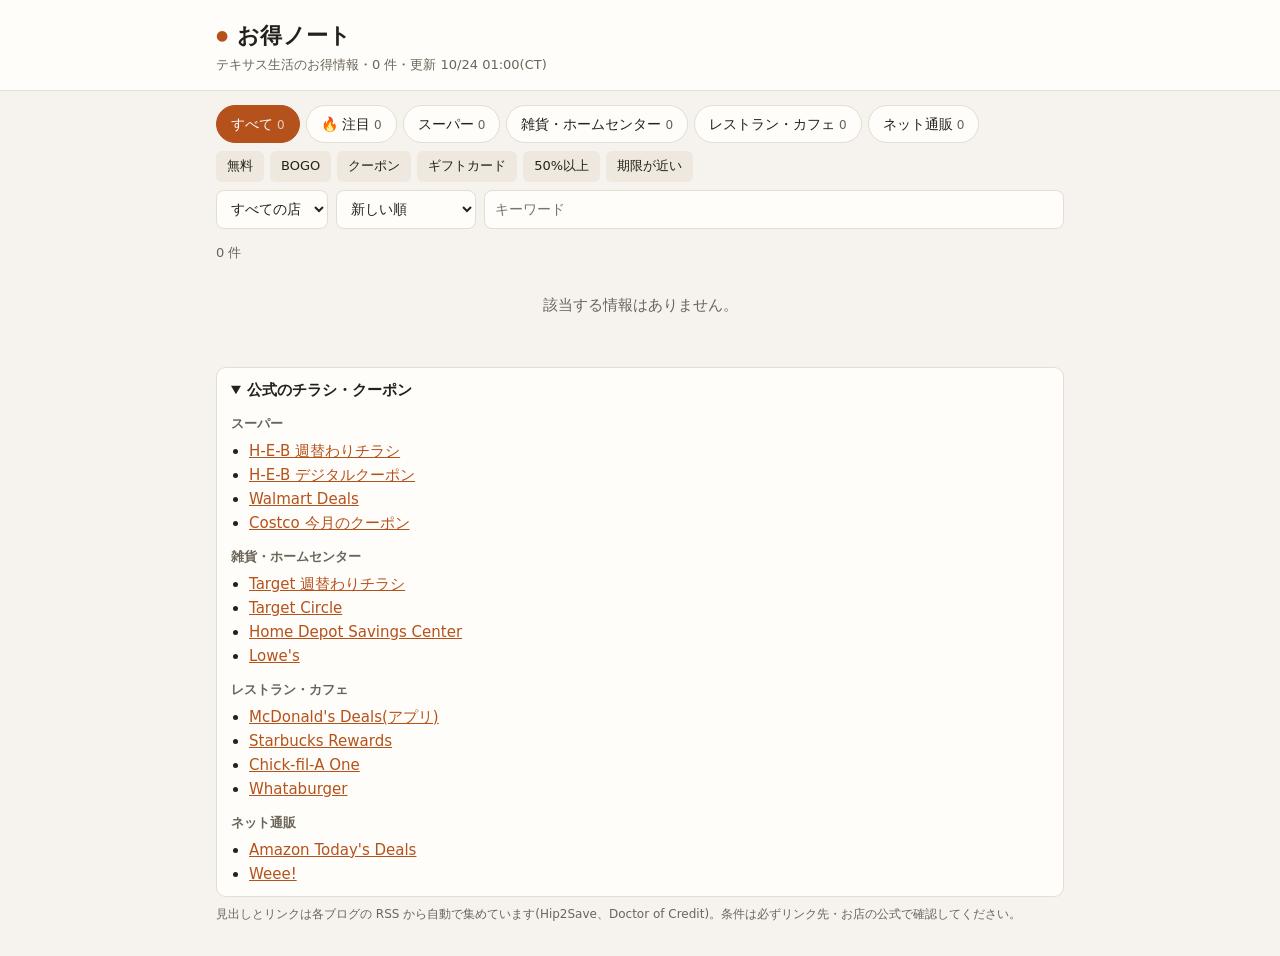
==== public/index.html @ f5696593 "お得ノート:RSS収集・分類・一覧画面・毎朝の通知 Co-Authored-By: Claude Opus 5.5 <noreply@anthropic.com> Claude-Session: ht" ====
<!doctype html>
<html lang="ja">
<head>
<meta charset="utf-8">
<meta name="viewport" content="width=device-width, initial-scale=1">
<meta name="robots" content="noindex, nofollow">
<title>お得ノート</title>
<link rel="stylesheet" href="css/site.css">
</head>
<body>
<header class="top">
  <div class="wrap">
    <h1>お得ノート</h1>
    <p class="meta" id="meta">読み込み中…</p>
  </div>
</header>

<main class="wrap">
  <nav class="tabs" id="tabs" aria-label="カテゴリ"></nav>

  <section class="controls">
    <div class="chips" id="types" aria-label="種類"></div>
    <div class="row">
      <select id="store" aria-label="店"><option value="">すべての店</option></select>
      <select id="sort" aria-label="並び順">
        <option value="new">新しい順</option>
        <option value="pct">割引率の高い順</option>
        <option value="exp">期限の近い順</option>
      </select>
      <input id="q" type="search" placeholder="キーワード" aria-label="キーワード">
    </div>
  </section>

  <p class="count" id="count"></p>
  <ul class="list" id="list"></ul>

  <details class="links" id="links" open>
    <summary>公式のチラシ・クーポン</summary>
    <div id="linkbody"></div>
  </details>
</main>

<footer class="wrap foot">
  見出しとリンクは各ブログの RSS から自動で集めています(Hip2Save、Doctor of Credit)。条件は必ずリンク先・お店の公式で確認してください。
</footer>
<script src="js/app.js"></script>
</body>
</html>
---- public/css/site.css ----
:root {
  --bg: #f6f3ee; --surface: #fffdf9; --line: #e4ddd2; --text: #24211d; --muted: #6b645a;
  --accent: #b5521b; --accent-weak: #f6e3d6; --hot: #c0392b; --ok: #2e7d4f; --chip: #eee8de;
}
@media (prefers-color-scheme: dark) {
  :root:not([data-theme="light"]) {
    --bg: #171513; --surface: #211e1b; --line: #36312b; --text: #ede7de; --muted: #a59d92;
    --accent: #f0915a; --accent-weak: #3a2a20; --hot: #ff7b6b; --ok: #6fcf97; --chip: #2c2824;
  }
}
:root[data-theme="dark"] {
  --bg: #171513; --surface: #211e1b; --line: #36312b; --text: #ede7de; --muted: #a59d92;
  --accent: #f0915a; --accent-weak: #3a2a20; --hot: #ff7b6b; --ok: #6fcf97; --chip: #2c2824;
}
* { box-sizing: border-box; }
body { margin: 0; background: var(--bg); color: var(--text);
  font: 15px/1.6 system-ui, -apple-system, "Segoe UI", "Hiragino Sans", "Yu Gothic UI", sans-serif; }
.wrap { max-width: 880px; margin: 0 auto; padding: 0 16px; }
.top { border-bottom: 1px solid var(--line); background: var(--surface); }
.top h1 { margin: 0; padding-top: 18px; font-size: 22px; letter-spacing: .02em; }
.top h1::before { content: "●"; color: var(--accent); margin-right: 8px; font-size: 14px; vertical-align: 3px; }
.meta { margin: 2px 0 14px; color: var(--muted); font-size: 13px; }

.tabs { display: flex; gap: 6px; overflow-x: auto; padding: 14px 0 8px; scrollbar-width: none; }
.tabs button { flex: none; border: 1px solid var(--line); background: var(--surface); color: var(--text);
  padding: 7px 14px; border-radius: 999px; font: inherit; font-size: 14px; cursor: pointer; }
.tabs button[aria-pressed="true"] { background: var(--accent); border-color: var(--accent); color: #fff; }
.tabs .n { opacity: .7; margin-left: 4px; font-size: 12px; }

.controls { display: grid; gap: 8px; }
.chips { display: flex; flex-wrap: wrap; gap: 6px; }
.chips button { border: 0; background: var(--chip); color: var(--text); padding: 5px 11px;
  border-radius: 6px; font: inherit; font-size: 13px; cursor: pointer; }
.chips button[aria-pressed="true"] { background: var(--accent-weak); color: var(--accent); font-weight: 600; outline: 1px solid var(--accent); }
.row { display: flex; gap: 8px; flex-wrap: wrap; }
.row select, .row input { font: inherit; font-size: 14px; padding: 7px 10px; border-radius: 8px;
  border: 1px solid var(--line); background: var(--surface); color: var(--text); }
.row input { flex: 1; min-width: 140px; }

.count { color: var(--muted); font-size: 13px; margin: 14px 0 6px; }
.list { list-style: none; margin: 0; padding: 0; display: grid; gap: 8px; }
.card { background: var(--surface); border: 1px solid var(--line); border-radius: 10px; padding: 11px 14px; }
.card.hot { border-left: 4px solid var(--hot); }
.card a { color: var(--text); text-decoration: none; font-weight: 600; }
.card a:hover { color: var(--accent); text-decoration: underline; }
.card .sub { display: flex; flex-wrap: wrap; gap: 6px 10px; align-items: center; margin-top: 5px; font-size: 12.5px; color: var(--muted); }
.store { font-weight: 700; color: var(--text); }
.tag { padding: 1px 7px; border-radius: 4px; background: var(--chip); color: var(--text); font-size: 12px; }
.tag.free { background: var(--hot); color: #fff; }
.tag.pct { background: var(--accent-weak); color: var(--accent); font-weight: 700; }
.tag.exp { background: transparent; outline: 1px solid var(--line); }
.tag.exp.soon { outline-color: var(--hot); color: var(--hot); font-weight: 600; }
.new { color: var(--ok); font-weight: 700; }
.empty { color: var(--muted); padding: 24px 0; text-align: center; }

.links { margin: 26px 0 8px; background: var(--surface); border: 1px solid var(--line); border-radius: 10px; padding: 10px 14px; }
.links summary { cursor: pointer; font-weight: 700; }
.links h3 { font-size: 13px; color: var(--muted); margin: 12px 0 4px; }
.links ul { margin: 0; padding-left: 18px; }
.links a { color: var(--accent); }
.foot { color: var(--muted); font-size: 12px; padding-bottom: 32px; }
@media (max-width: 480px) { body { font-size: 14px; } .row select { flex: 1; } }
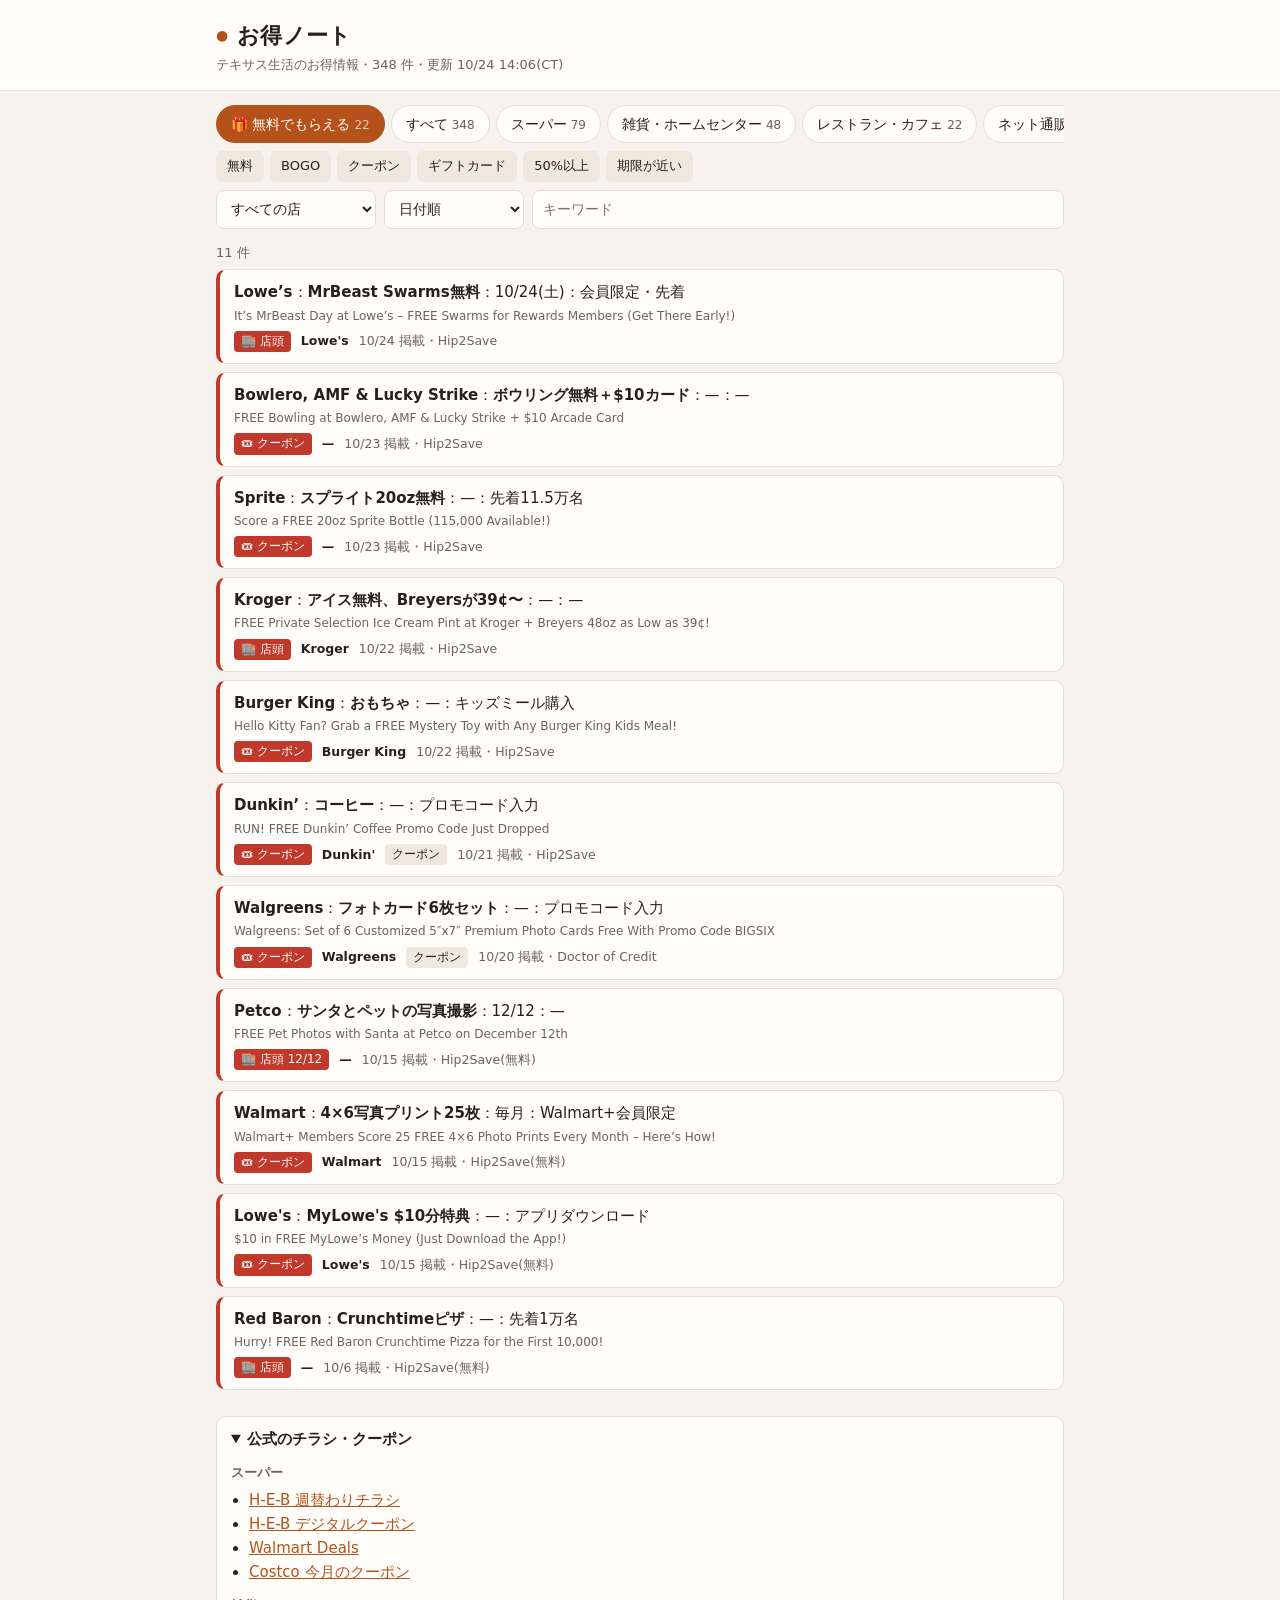
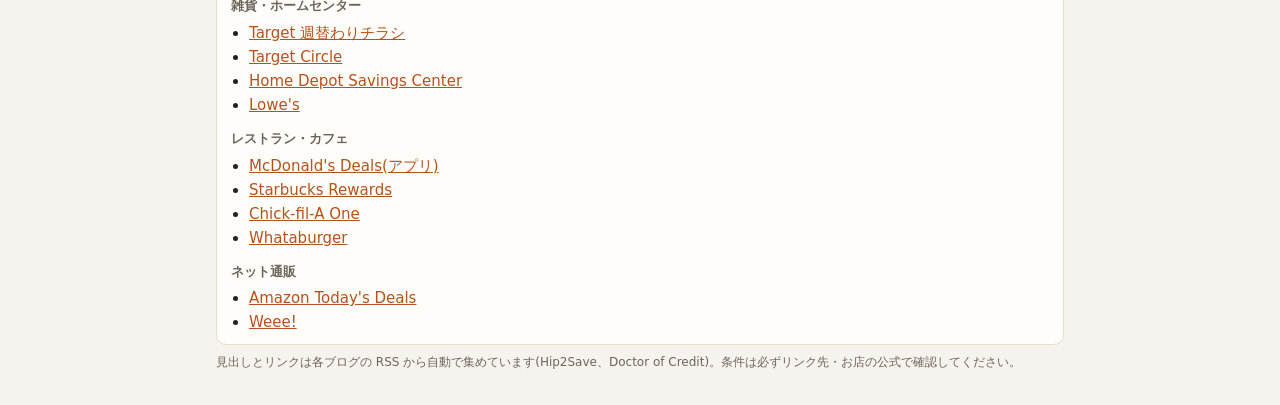
==== commit b31409ac: "日付順(サイトの既定・通知メール)とサムネイル表示を追加 Co-Authored-By: Claude Opus 5.5 <noreply@anthropic.com> Claude-Session:" ====
--- a/public/index.html
+++ b/public/index.html
@@ -23,6 +23,7 @@
     <div class="row">
       <select id="store" aria-label="店"><option value="">すべての店</option></select>
       <select id="sort" aria-label="並び順">
+        <option value="date">日付順</option>
         <option value="new">新しい順</option>
         <option value="pct">割引率の高い順</option>
         <option value="exp">期限の近い順</option>
--- a/public/css/site.css
+++ b/public/css/site.css
@@ -60,3 +60,13 @@
 .links a { color: var(--accent); }
 .foot { color: var(--muted); font-size: 12px; padding-bottom: 32px; }
 @media (max-width: 480px) { body { font-size: 14px; } .row select { flex: 1; } }
+.card .orig { font-size: 12px; color: var(--muted); margin-top: 2px; }
+.sumline { font-size: 15px; line-height: 1.55; }
+.sumline b { font-weight: 700; }
+.sumline a { font-weight: 600; }
+.sumline .today { color: var(--hot); font-weight: 700; }
+.card.has-thumb { display: grid; grid-template-columns: 88px 1fr; gap: 12px; align-items: start; }
+.card .thumb { display: block; width: 88px; aspect-ratio: 306 / 182; border-radius: 6px; overflow: hidden; background: var(--chip); }
+.card .thumb img { width: 100%; height: 100%; object-fit: cover; display: block; }
+.card .body { min-width: 0; }
+@media (min-width: 640px) { .card.has-thumb { grid-template-columns: 120px 1fr; } .card .thumb { width: 120px; } }
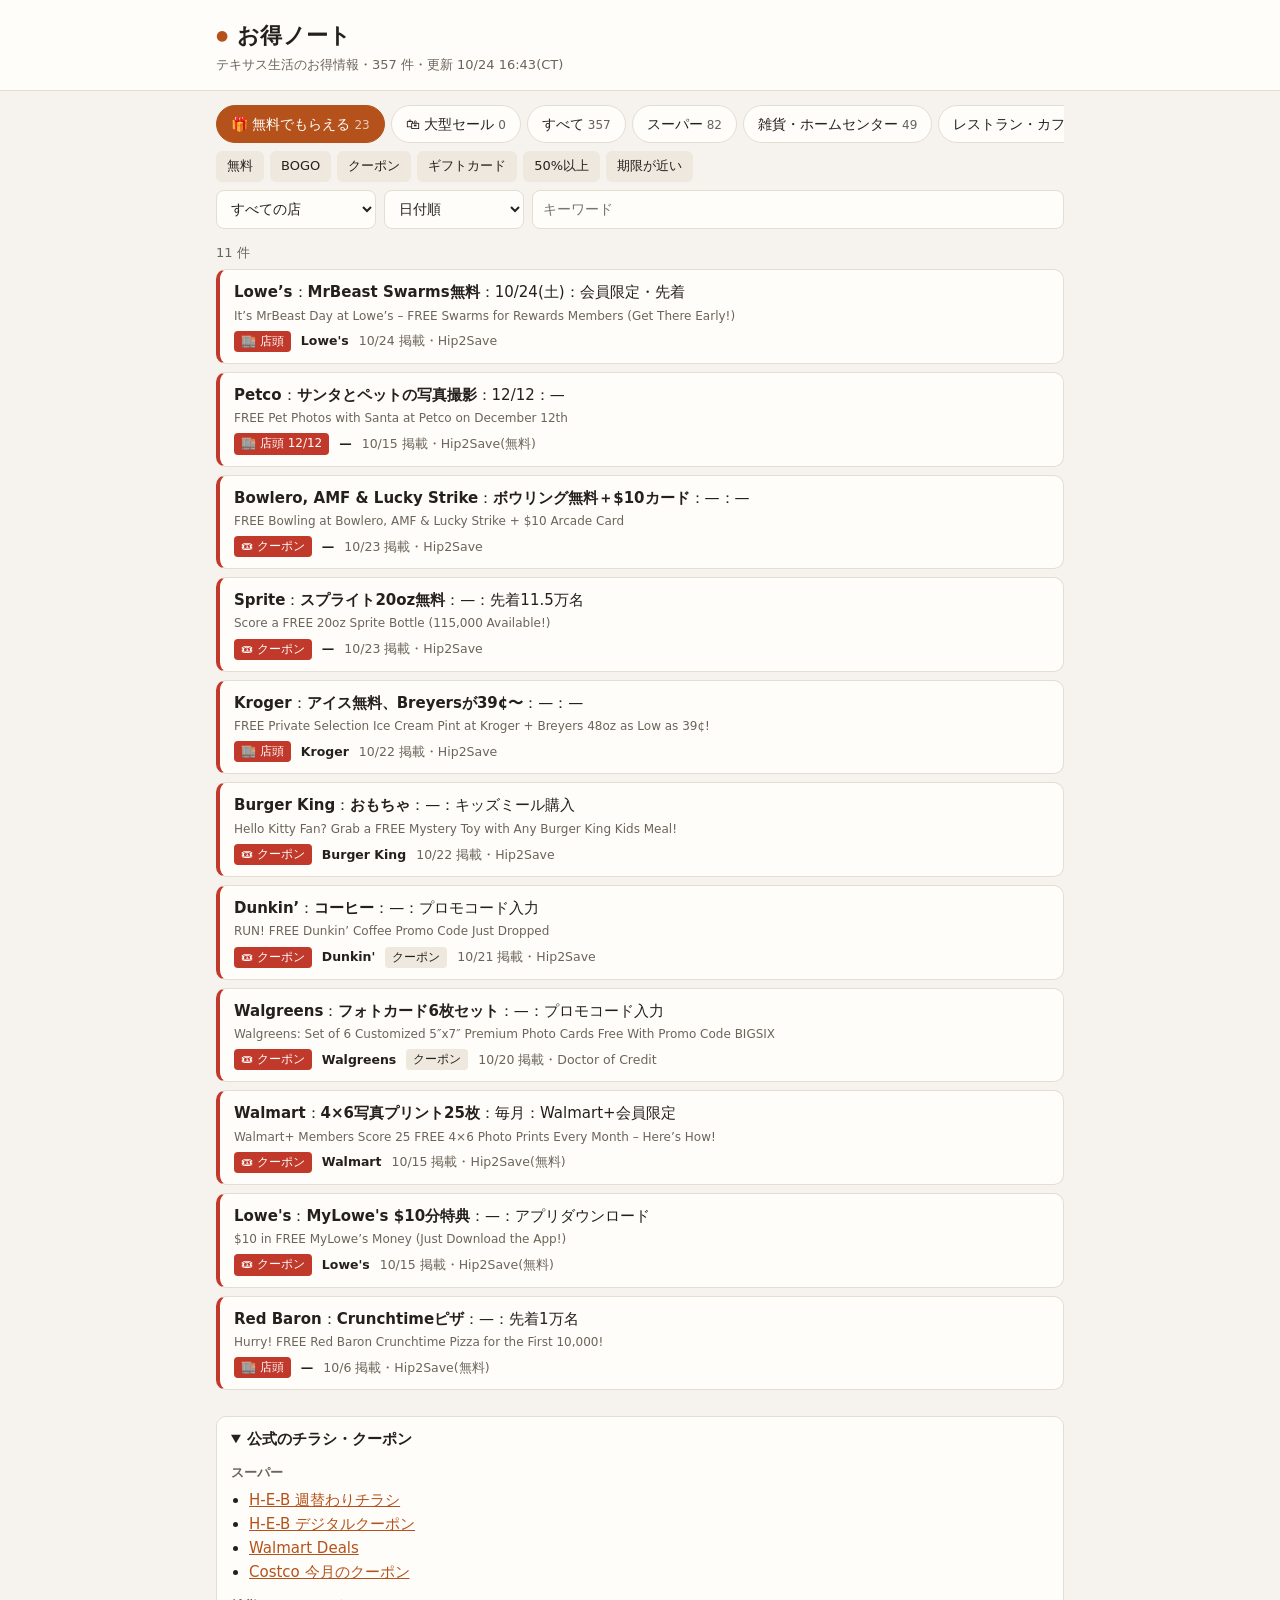
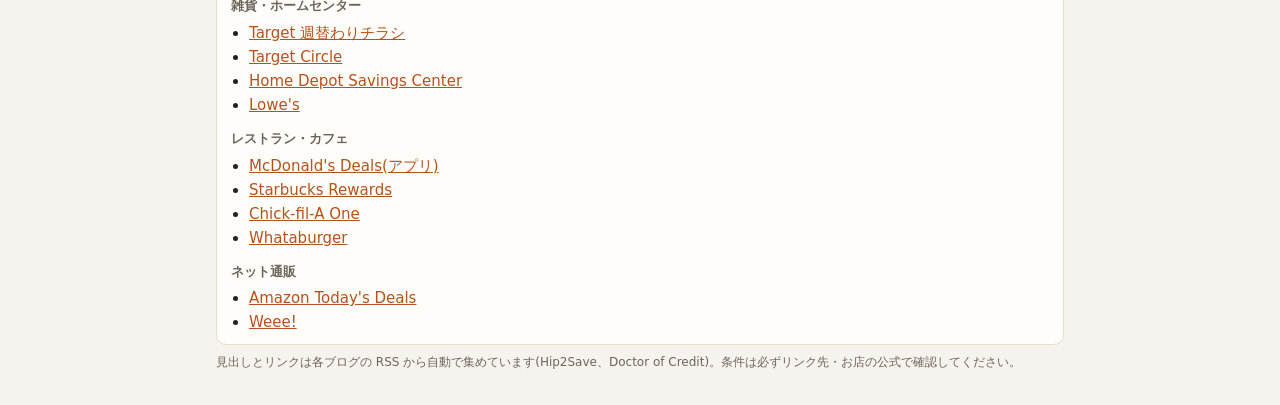
==== commit 29b5ecae: "大型セール(ブラックフライデー・プライムデー・免税週末など)の検知・通知・タブ・予定表を追加 Co-Authored-By: Claude Opus 5.5 <noreply@anthropic.co" ====
--- a/public/index.html
+++ b/public/index.html
@@ -32,6 +32,7 @@
     </div>
   </section>
 
+  <section class="cal" id="cal" hidden></section>
   <p class="count" id="count"></p>
   <ul class="list" id="list"></ul>
 
--- a/public/css/site.css
+++ b/public/css/site.css
@@ -70,3 +70,10 @@
 .card .thumb img { width: 100%; height: 100%; object-fit: cover; display: block; }
 .card .body { min-width: 0; }
 @media (min-width: 640px) { .card.has-thumb { grid-template-columns: 120px 1fr; } .card .thumb { width: 120px; } }
+.tag.ev { background: #2f5d8a; color: #fff; }
+.cal { margin: 14px 0 0; background: var(--surface); border: 1px solid var(--line); border-radius: 10px; padding: 10px 14px; }
+.cal h2 { font-size: 15px; margin: 0 0 6px; }
+.cal ul { margin: 0; padding: 0; list-style: none; display: grid; gap: 6px; }
+.cal li { font-size: 14px; }
+.cal .note { font-size: 12px; color: var(--muted); }
+.cal a { font-size: 12px; color: var(--accent); }
